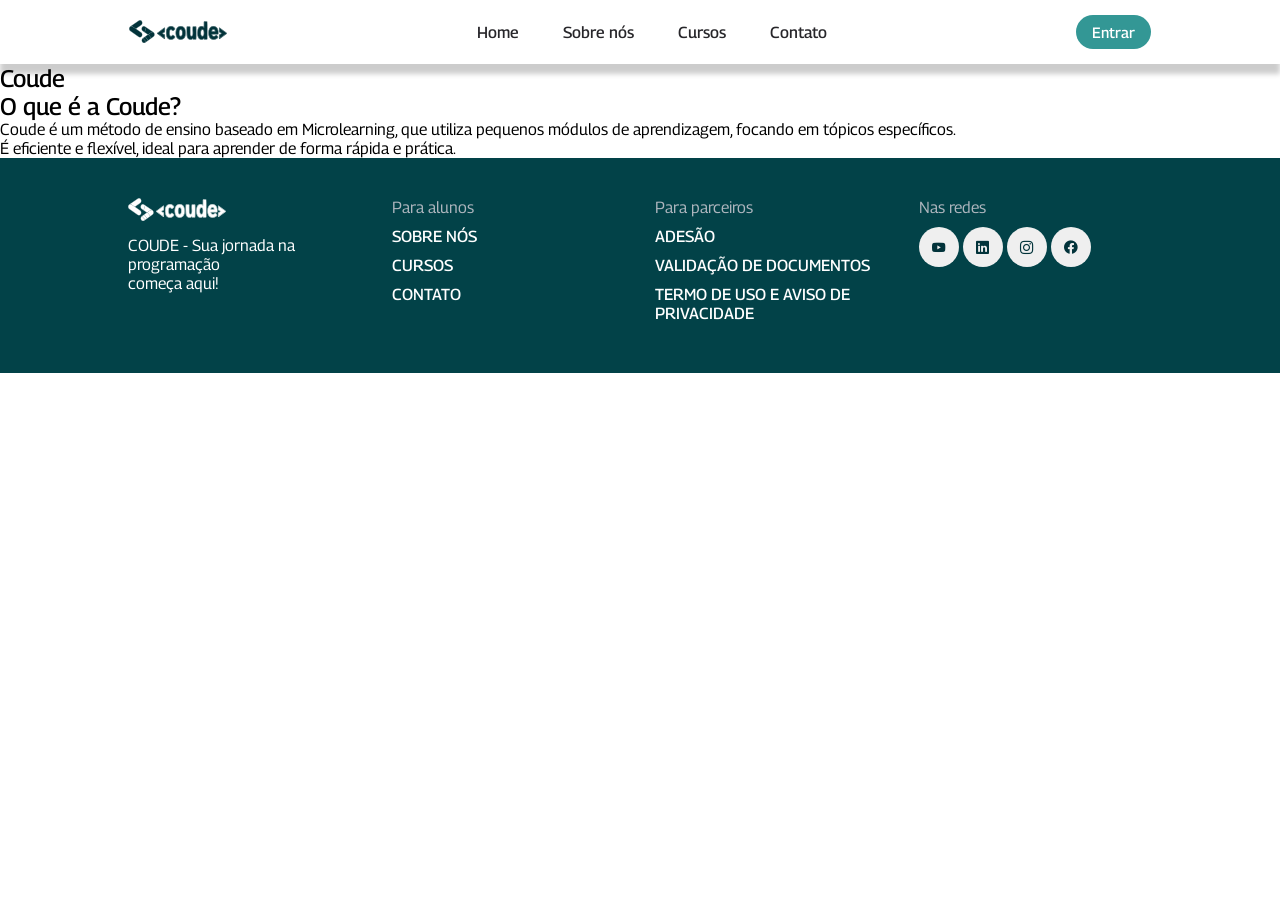
==== about.html @ ab0107c7 "adicao do front" ====
<!DOCTYPE html>
<html lang="en">
<head>
    <meta charset="UTF-8">
    <meta name="viewport" content="width=device-width, initial-scale=1.0">
    <title>Coude</title>
    <link rel="stylesheet" href="style_2.css">
    <!-- Link Arrow Forward-->
    <link rel="stylesheet" href="https://fonts.googleapis.com/css2?family=Material+Symbols+Outlined:opsz,wght,FILL,GRAD@24,400,0,0&icon_names=arrow_forward" />
    <!-- Link Icon Footer-->
    <link rel="stylesheet" href="https://cdn.jsdelivr.net/npm/bootstrap-icons@1.11.3/font/bootstrap-icons.min.css">
</head>
<body>
    <header>
        <img src="img/logo.png" alt="logo">  
        <nav>
            <ul class="nav-links">
                <li><a href="home.html">Home</a></li>
                <li><a href="about.html">Sobre nós</a></li>
                <li><a href="courses.html">Cursos</a></li>
                <li><a href="contact.html">Contato</a></li>
            </ul>
        </nav>
        <a class="btn-enter" href="index.html">Entrar</a>
    </header>
    
    <section class="about">
        <div class="about-tittle">
            <h1>Coude</h1>
        </div>

        <div class="about-box-line">
            <h1>O que é a Coude?</h1>
            <p>Coude é um método de ensino baseado em Microlearning, que utiliza pequenos módulos de aprendizagem, focando em tópicos específicos.<br>
            É eficiente e flexível, ideal para aprender de forma rápida e prática.</p>
        </div>

    </section>

    <footer>
        <section class="line-footer">
            <div class="box-line-footer">
                <img src="img/logo-br.png" alt="Logotipo">
                <p>COUDE - Sua jornada na
                    programação<br>começa aqui!</p>
            </div>
        
            <div class="box-line-footer">
                <p class="title">Para alunos</p>
                <div class="links-footer">
                    <ul>
                        <li><a href="about.html">SOBRE NÓS</a></li>
                        <li><a href="courses.html">CURSOS</a></li>
                        <li><a href="contact.html">CONTATO</a></li>
                    </ul>
                </div>
            </div>

            <div class="box-line-footer">
                <p class="title">Para parceiros</p>
                <div class="links-footer">
                    <ul>
                        <li><a href="#">ADESÃO</a></li>
                        <li><a href="#">VALIDAÇÃO DE DOCUMENTOS</a></li>
                        <li><a href="#">TERMO DE USO E AVISO DE PRIVACIDADE</a></li>
                    </ul>
                </div>
            </div>

            <div class="box-line-footer">
                <p class="title">Nas redes</p>
                <div class="btn-redes"></div>
                <ul>
                    <li><a href="https://www.youtube.com/@CoudeTecnologia"><button><i class="bi bi-youtube"></i></button></a></li>
                    <li><a href="https://www.linkedin.com/company/coude/"><button><i class="bi bi-linkedin"></i></button></a></li>
                    <li><a href="https://www.instagram.com/coude.oficial/"><button><i class="bi bi-instagram"></i></button></a></li>
                    <li><a href="#"><button><i class="bi bi-facebook"></i></button></a></li>
                </ul>
             </div>
        </section>
    </footer>
</body>
</html>
---- style_2.css ----
/* Imports */

@import url('https://fonts.googleapis.com/css2?family=Georama:ital,wght@0,100..900;1,100..900&display=swap');

* {
    box-sizing: border-box;
    margin: 0;
    padding: 0;
    font-family: "Georama", sans-serif; 
}

/* HOME */

header .nav-links li, a {
    font-weight: 500;
    font-size: 16px;
    color:  rgb(39, 38, 42);
    text-decoration: none;
}

header {
    display: flex;
    justify-content:space-around;
    align-items: center;
    padding: 30px 10%;
    background-color: #fff;
    padding: 15px;
    box-shadow: 0px 10px 5px rgba(0, 0, 0, 0.2);
}

.nav-links{
    list-style: none;
}

.nav-links li {
    display: inline-block;
    padding: 0px 20px;
}

.nav-links li a {
    transition: all 0.3s ease 0s;
}

.nav-links li a:hover{
    color: #339795;
    transition: all 0.3s ease 0s;
}

.btn-enter { 
    font-weight: 500;
    font-size: 15px;
    color: #ffffff;
    padding: 8px 16px;
    background-color:#339795;
    border: none;
    border-radius: 50px;
    cursor: pointer;
    transition: 0.2s ease;
}

.btn-enter:hover{
    background-color:#007d7a;
}


/* Sessão Intro */

.intro-section {
    background: linear-gradient(to bottom, #0c4d53,#024248, #02333a);
    display: flex;
    width: 100%;
    height: 800px;
}

.intro-launcher p {
    font-size: 35px;
    margin-top: 300px;
    padding-left: 300px;
    color: #e6edeb;
}

.box-line-intro{
    width: 100%;
    padding: 20px 300px;
}

.box-line-intro .btn-enter {
    padding: 20px;
    background-color:#e6edeb;
    transition: 0.3s ease;
}

.intro-section .btn-enter a{
    color: #02333a;
}

.box-line-intro .btn-enter:hover {
    background-color:#339795;
}

.box-line-intro .btn-enter:hover a {
    color: #ffffff;
}

/* Sessão Status*/

.stats-section {
    display: flex;
    justify-content: center;
    gap: 30px;
    padding: 50px 20px;
    background-color: #e6edeb;
}

.stat {
    width: 150px;
    height: 150px;
    background-color: white;
    border-radius: 50%;
    display: flex;
    flex-direction: column;
    justify-content: center;
    align-items: center;
    text-align: center;
}

.number {
    font-size: 2.5rem;
    font-weight: bold;
    color: #02333a;
}

.stat p {
    font-size: 13px;
    color: #030303;
    margin-top: 5px;
}

.number small {
    font-size: 1rem;
}

/* Sessão Cursos */

.courses {
    display: flex;
    flex-direction: column;
    align-items: center;
    padding: 0 20px;
    margin: 3rem 107px;

}

.courses-tittle {
    margin-bottom: 3rem;
    align-items: left;
    font-size: 1.5rem;
}

h1 {
    font-weight: 500;
}

.categories {
    display: flex;
    width: 100%;
    height: 36px;
    gap: 10px;
    margin-bottom: 3rem;
    align-items: center;
    justify-content: center;
}

.categories .btn-class {
    background-color: #e6edeb;
    color: #000000;
    font-size: 16px;
    padding: 10px 20px;
    border-radius: 30px;
    cursor: pointer;
    border: none;
}

.categories .btn-class:hover {
    background-color: #99cbca;
}


.btn-courses {
    font-weight: 500;
    font-size: 16px;
    border-radius: 50px;
    border: solid 1px #339795;
    padding: 10px;
    margin-top: 40px;
    cursor: pointer;
    transition: 0.3s ease;
}

.btn-courses a {
    color: #339795;
}

.btn-courses:hover{
    background-color:#339795;
}

.btn-courses:hover a {
    color: #ffffff;
}

/* Sessão Cursos - Slides */


.card-list .card-item {
    list-style: none;
}

.card-list .card-item .card-link {
    width: 400px;
    display: block;
    background: #ffffff;
    padding: 18px;
    border-radius: 12px;
    border: solid 1px #858585;
    text-decoration: none;
    transition: 0.2s ease;
}

.card-list .card-item .card-link:hover{
    background-color: #e6edeb;
}

.card-list .card-link:hover .card-buttom {
    color:#000000
}

.card-list .card-link:hover .card-buttom {
    background-color:#e6edeb;
    border: solid #000000 1px ;
}

.card-list .card-link .card-image {
    width: 100%;
    aspect-ratio: 16 / 9;
    object-fit: cover;
    border-radius: 10px;
}

.card-list .card-link .badge {
    color: #ffffff;
    padding: 8px 16px;
    font-size: 0.95rem;
    font-weight: 500;
    margin: 16px 0 18px;
    background-color: #007d7a;
    width: fit-content;
    border-radius: 50px;
}

.card-list .card-link .card-tittle {
    font-size: 1.19rem;
    color: #000000;
    font-weight: 300;
}

.card-list .card-link .card-buttom {
    height: 35px;
    width: 35px;
    color: white;
    border-radius: 50%;
    margin: 30px 0 5px;
    background-color: #007d7a;
    cursor: pointer;
    border: 1px solid transparent;
    transform: rotate(-45deg);
    transition: 0.4s ease;
}

/* Footer */

.interface {
    max-width: 100%;
  }

footer{
    background-color: #024248;
    color: #ffffff;
    padding: 40px 10%;
    display: flex;
    justify-content: space-between; 
    align-items: flex-start; 
    flex-wrap: wrap; 
}

.line-footer{
    display: flex;
    width: 100%;
    justify-content: space-between; 
    align-items: flex-start; 
    gap: 30px; 
}

.box-line-footer {
    flex: 1; 
    max-width: 25%; 
    min-width: 200px; 
}

.box-line-footer p.title {
    margin-bottom: 10px;
    font-size: 16px;
    color: rgb(173, 181, 189);
}

.box-line-footer .links-footer li {
    list-style-type: none;
    margin-bottom: 10px;
    display: block;
}

.box-line-footer .links-footer li a {
    display: block;
    text-decoration: none;
    color: #ffffff; 
    transition: text-decoration 0.2s ease, color 0.2s ease;
}

.box-line-footer img {
    max-width: 200px;
    margin-bottom: 10px;
}


.box-line-footer .btn-redes ul, li, a{
    display: inline;
    cursor: pointer;
    text-decoration: none; 
}
  
footer button {
    width: 40px;
    height: 40px;
    border-radius: 50%;
    border: none;
    color: #02333a;
    cursor: pointer;
    display: inline;
    align-items: center;
    justify-content: center;
}


.box-line-footer .links-footer li a:hover {
    text-decoration: underline; 
    color: #ffffff; 
}

/* PAG CONTACT */

.contact {
    max-width: 100%;
    height: 1000px;
}

.contact-tittle {
    height: 17%;
    max-width: 100%;
}

.contact-tittle p{
    text-align: center;
    font-size: 20px;
}

.contact-tittle h1 {
    font-weight: bolder;
    font-size: 30px;
    text-align: center;
    padding-top: 70px;
}

/* Contact img */

.call-center img {
    width: 700px;
    height: 450px;
    border-radius: 35px;
}

/* Contact form */

.erro {
    color: red;
    font-size: 0.9em;
    visibility: visible;
}

.container-form {
    display: flex;
    justify-content: space-around;
    align-items: center;
}

.container-form p {
    font-weight: bolder;
    font-size: 20px;
    text-align: center;
    margin: 20px;
}

.content-form {
    background-color: #02333a;
    color: #ffffff;
    width: 600px;
    padding: 20px;
    border-radius: 35px;
    margin: 20px;
}

.content-form input, select, textarea {
    width: 100%;
    padding: 10px;
    border: none;
    border-radius: 8px;
    font-size: 1em;
    outline: none;
    margin-bottom: 10px;
    margin-top: 10px;
}

.content-form textarea {
    height: 150px;
    resize: vertical;
}

.btn-submit {
    background-color:#339795;
    color:#ffffff;
    border: none;
    padding: 12px 20px;
    font-size: 1.1em;
    border-radius: 35px;
    cursor: pointer;
    width: 100%;
    transition: background-color 0.3s ease;
    margin-top: 20px;
}

.btn-submit:hover {
    background-color:#e6edeb;
    color: #000000;
}

/* PAG ABOUT */

.about {
    max-width: 100%;
    max-height: 1000px;
}

/* PAG LOGIN */

.container-login {
    display: flex;
    justify-content: center;
    align-items: center;
    min-height: 100vh;
    background: url(img/screen.jpg); 
}

.wrapper {
    width: 420px;
    background: rgba(0, 0, 0, 0.5);
    backdrop-filter: blur(30px);
    box-shadow: 0 0 10px rgba(0, 0, 0, 0.2);
    color: #ffffff;
    border-radius: 20px;
    padding: 30px 40px;
}

.wrapper h1{
    font-size: 36px;
    text-align: center;
    margin-bottom: 30px;
}

.wrapper .input-box {
    width: 100%;
    height: 50px;
    margin-bottom: 20px;
}

.input-box input {
    width: 100%;
    height: 100%;
    background-color: transparent;
    border: none;
    outline: none;
    border: 2px solid rgba(255,255,255,2);
    border-radius: 50px;
    font-size: 16px;
    color: #ffffff;
    padding: 20px 45px 20px 20px;
}

.input-box input::placeholder {
    color: #ffffff;
}

.remember{
    margin-bottom: 20px;
}

.remember a {
    font-size: 14px;
    text-decoration: none;
    color: #ffffff;
}

.remember a:hover {
    text-decoration: underline;
}

.wrapper .btn-enter {
    width: 100%;
    height: 45px;
}

.cont-btn {
    display: flex;
    justify-content: center;
    align-items: center;
    margin: 30px 0;
}

.btn-back a{
    color: #ffffff;
}

.btn-back {
    background-color: transparent;
    width: 100%;
    height: 45px;
    border: solid 1px #ffffff;
    border-radius: 50px;
    cursor: pointer;
}

.btn-back:hover {
    background-color: #ffffff;
}

.btn-back:hover a {
    color: #000000;
}
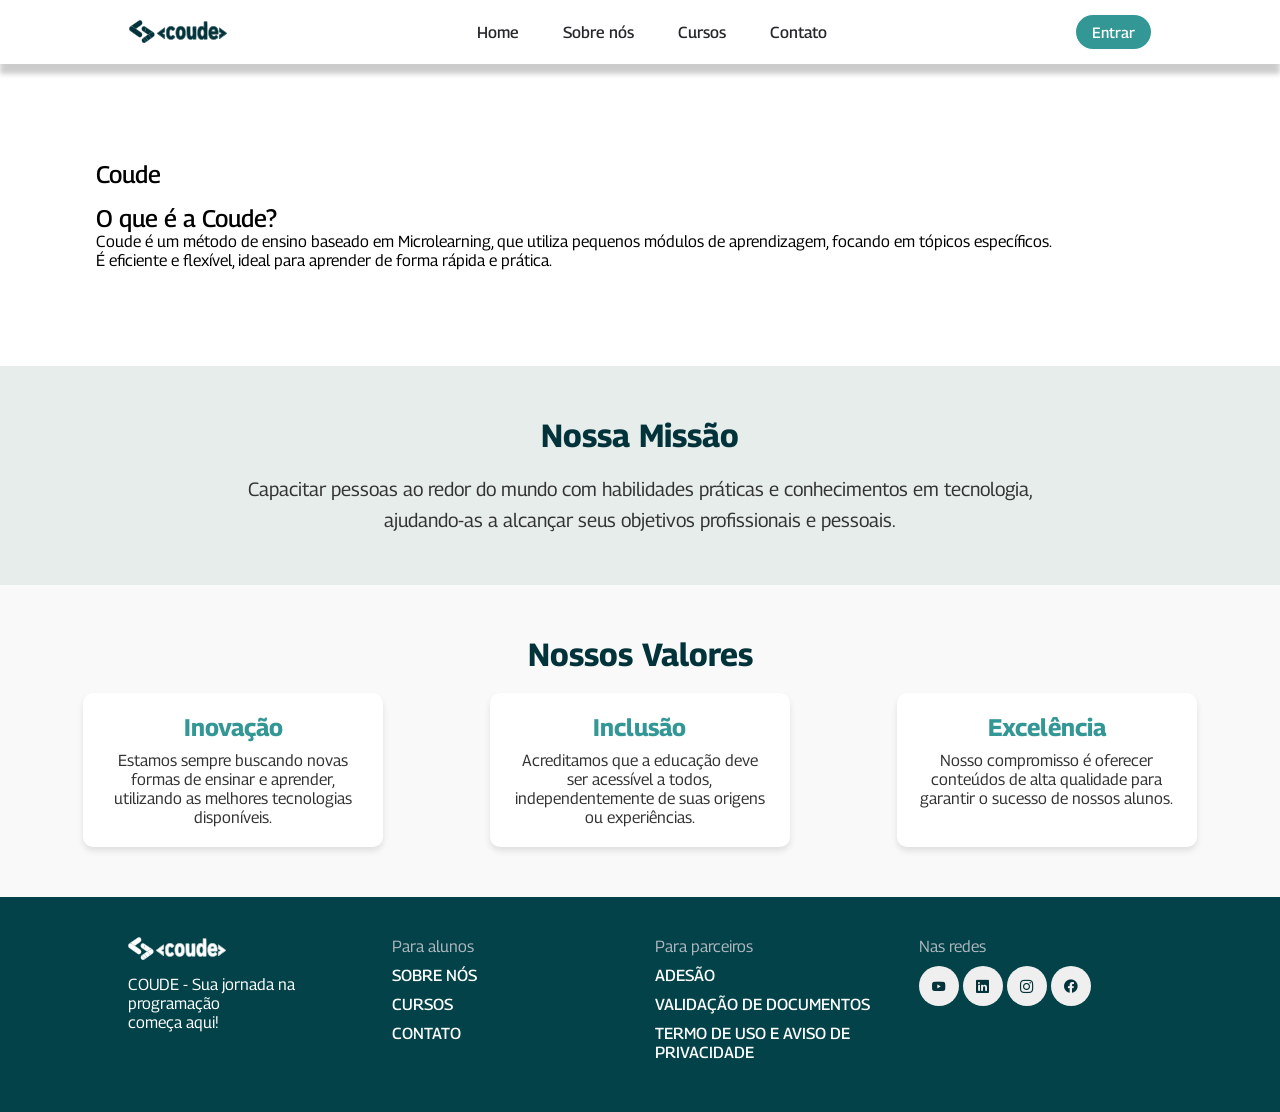
==== commit 7bedb922: "all responsive" ====
--- a/about.html
+++ b/about.html
@@ -25,17 +25,50 @@
     </header>
     
     <section class="about">
-        <div class="about-tittle">
-            <h1>Coude</h1>
+        <div class="about-container">
+            <div class="about-tittle">
+                <h1>Coude</h1>
+            </div>
+            <div class="about-box-line">
+                <h1>O que é a Coude?</h1>
+                <p>Coude é um método de ensino baseado em Microlearning, que utiliza pequenos módulos de aprendizagem, focando em tópicos específicos.<br>
+                É eficiente e flexível, ideal para aprender de forma rápida e prática.</p>
+            </div>
         </div>
+    </section>
+    <section class="about-mission">
+        <div class="mission-container">
+            <div class="mission-title">
+                <h2>Nossa Missão</h2>
+            </div>
+            <div class="mission-content">
+                <p>Capacitar pessoas ao redor do mundo com habilidades práticas e conhecimentos em tecnologia, ajudando-as a alcançar seus objetivos profissionais e pessoais.</p>
+            </div>
+        </div>
+    </section>
+    <section class="about-values">
+        <div class="values-container">
+            <div class="values-title">
+                <h2>Nossos Valores</h2>
+            </div>
+            <div class="values-content">
+                <div class="value-item">
+                    <h3>Inovação</h3>
+                    <p>Estamos sempre buscando novas formas de ensinar e aprender, utilizando as melhores tecnologias disponíveis.</p>
+                </div>
+                <div class="value-item">
+                    <h3>Inclusão</h3>
+                    <p>Acreditamos que a educação deve ser acessível a todos, independentemente de suas origens ou experiências.</p>
+                </div>
+                <div class="value-item">
+                    <h3>Excelência</h3>
+                    <p>Nosso compromisso é oferecer conteúdos de alta qualidade para garantir o sucesso de nossos alunos.</p>
+                </div>
+            </div>
+        </div>
+    </section>
+    
 
-        <div class="about-box-line">
-            <h1>O que é a Coude?</h1>
-            <p>Coude é um método de ensino baseado em Microlearning, que utiliza pequenos módulos de aprendizagem, focando em tópicos específicos.<br>
-            É eficiente e flexível, ideal para aprender de forma rápida e prática.</p>
-        </div>
-
-    </section>
 
     <footer>
         <section class="line-footer">
--- a/style_2.css
+++ b/style_2.css
@@ -1,6 +1,31 @@
 /* Imports */
 
 @import url('https://fonts.googleapis.com/css2?family=Georama:ital,wght@0,100..900;1,100..900&display=swap');
+
+html, body {
+height: 100%;
+margin: 0;
+}
+
+body {
+display: flex;
+flex-direction: column;
+}
+
+.about{
+    flex: 1;
+}
+.about-tittle{
+    margin-bottom: 1em;
+}
+
+.about-container{
+    margin: 6em;
+    display: block;
+    justify-content: center;
+    align-items: center;
+    flex-direction: column;
+}
 
 * {
     box-sizing: border-box;
@@ -210,7 +235,11 @@
 }
 
 /* Sessão Cursos - Slides */
-
+.card-list {
+    display: grid;
+    grid-template-columns: repeat(3, 1fr);
+    gap: 3em;
+}
 
 .card-list .card-item {
     list-style: none;
@@ -553,4 +582,384 @@
 
 .btn-back:hover a {
     color: #000000;
+}
+
+/* Sessão Valores */
+.about-values {
+    background-color: #f9f9f9;
+    padding: 50px 20px;
+    text-align: center;
+}
+
+.values-container {
+    max-width: 1200px;
+    margin: 0 auto;
+}
+
+.values-title h2 {
+    font-size: 2rem;
+    margin-bottom: 20px;
+    color: #02333a;
+}
+
+.values-content {
+    display: flex;
+    justify-content: space-around;
+    gap: 20px;
+    flex-wrap: wrap;
+}
+
+.value-item {
+    background-color: #ffffff;
+    padding: 20px;
+    border-radius: 10px;
+    box-shadow: 0 4px 6px rgba(0, 0, 0, 0.1);
+    flex: 1;
+    max-width: 300px;
+}
+
+.value-item h3 {
+    font-size: 1.5rem;
+    color: #339795;
+    margin-bottom: 10px;
+}
+
+.value-item p {
+    font-size: 1rem;
+    color: #333333;
+}
+
+/* Sessão Missão */
+.about-mission {
+    padding: 60em;
+    background-color: #e6edeb;
+    padding: 50px 20px;
+    text-align: center;
+}
+
+.mission-container {
+    max-width: 800px;
+    margin: 0 auto;
+}
+
+.mission-title h2 {
+    font-size: 2rem;
+    margin-bottom: 20px;
+    color: #02333a;
+}
+
+.mission-content p {
+    font-size: 1.2rem;
+    color: #333333;
+    line-height: 1.6;
+}
+
+/* Sessão Cursos */
+.courses {
+    padding: 50px 20px;
+    text-align: center;
+    background-color: #f9f9f9;
+}
+
+.courses-title h1 {
+    font-size: 2rem;
+    color: #02333a;
+    margin-bottom: 10px;
+}
+
+.courses-title p {
+    font-size: 1rem;
+    color: #555555;
+    margin-bottom: 30px;
+}
+
+.courses-grid {
+    display: grid;
+    grid-template-columns: repeat(3, 1fr);
+    gap: 20px;
+    justify-items: center;
+}
+
+.course-card {
+    background-color: #ffffff;
+    border-radius: 10px;
+    box-shadow: 0 4px 6px rgba(0, 0, 0, 0.1);
+    padding: 20px;
+    text-align: center;
+    max-width: 300px;
+}
+
+.course-card img {
+    width: 100%;
+    border-radius: 10px;
+    margin-bottom: 15px;
+}
+
+.course-card h3 {
+    font-size: 1.5rem;
+    color: #339795;
+    margin-bottom: 10px;
+}
+
+.course-card p {
+    font-size: 1rem;
+    color: #555555;
+    margin-bottom: 20px;
+}
+
+.btn-course {
+    display: inline-block;
+    padding: 10px 20px;
+    background-color: #339795;
+    color: #ffffff;
+    text-decoration: none;
+    border-radius: 50px;
+    transition: background-color 0.3s ease;
+}
+
+.btn-course:hover {
+    background-color: #007d7a;
+}
+
+@media screen and (max-width: 768px) {
+    .courses{
+        margin: 0px;
+    }
+    .courses-grid {
+        grid-template-columns: repeat(2, 1fr);
+        gap: 15px;
+    }
+
+    .course-card {
+        max-width: 100%;
+    }
+    .p-line-intro{
+        padding-left: 0%;
+    }
+    .box-line-intro{
+        padding: 0px;
+    }
+    .intro-launcher{
+        width: 100%;
+        height: 100%;
+        display: block;
+        align-items: center;
+        justify-content: center;
+        text-align: center;
+    }
+    .about-tittle {
+        width: 100%;
+        height: auto;
+        display: flex;
+        flex-direction: column;
+        align-items: center;
+        justify-content: center;
+        text-align: center;
+        padding: 20px;
+    }
+
+    .intro-launcher p {
+        font-size: 24px;
+        margin-top: 20px;
+        padding: 0;
+    }
+
+    .stats-section {
+        display: grid;
+        grid-template-columns: repeat(3, 1fr);
+        gap: 30px;
+        padding: 50px 20px;
+        flex-direction: column;
+        gap: 20px;
+        padding: 20px;
+    }
+
+    .stat {
+        width: 120px;
+        height: 120px;
+    }
+
+    .number {
+        font-size: 2rem;
+    }
+
+    .stat p {
+        font-size: 12px;
+    }
+}
+
+/* Responsividade para o footer */
+@media screen and (max-width: 768px) {
+    footer {
+        flex-direction: column;
+        align-items: center;
+        text-align: center;
+        padding: 20px;
+    }
+
+    .line-footer {
+        flex-direction: column;
+        gap: 20px;
+        width: 100%;
+    }
+
+    .box-line-footer {
+        max-width: 100%;
+        min-width: auto;
+    }
+
+    .box-line-footer img {
+        margin: 0 auto;
+    }
+
+    .box-line-footer .links-footer {
+        text-align: center;
+    }
+
+    .box-line-footer .btn-redes ul {
+        display: flex;
+        justify-content: center;
+        gap: 10px;
+    }
+    .intro-launcher p {
+        font-size: 18px;
+        margin-top: 10px;
+    }
+
+    .courses {
+        margin: 0;
+        padding: 20px;
+    }
+
+    .courses-grid {
+        grid-template-columns: repeat(2, 1fr);
+        gap: 15px;
+    }
+
+    .course-card {
+        max-width: 100%;
+    }
+
+    .stats-section {
+        grid-template-columns: repeat(1, 1fr);
+    }
+
+    .stat {
+        width: 100px;
+        height: 100px;
+    }
+
+    .number {
+        font-size: 1.8rem;
+    }
+
+    .stat p {
+        font-size: 11px;
+    }
+}
+
+@media screen and (max-width: 480px) {
+    footer {
+        padding: 15px;
+    }
+
+    .box-line-footer p.title {
+        font-size: 14px;
+    }
+
+    .box-line-footer .links-footer li {
+        margin-bottom: 5px;
+    }
+
+    .box-line-footer .btn-redes ul {
+        flex-wrap: wrap;
+        gap: 5px;
+    }
+
+    footer button {
+        width: 35px;
+        height: 35px;
+    }
+
+    .stat {
+        width: 100px;
+        height: 100px;
+    }
+
+    .number {
+        font-size: 1.8rem;
+    }
+
+    .stat p {
+        font-size: 11px;
+    }
+
+    .courses-grid {
+        grid-template-columns: repeat(1, 1fr);
+    }
+
+    .course-card h3 {
+        font-size: 1.2rem;
+    }
+
+    .course-card p {
+        font-size: 0.9rem;
+    }
+    
+    .btn-course {
+        font-size: 0.9rem;
+        padding: 8px 16px;
+    }
+    .intro-section{
+        padding: 6em;
+    }
+
+    .categories{
+        display: grid;
+        grid-template-columns: repeat(2, 1fr);
+        gap: 10px;
+        height: 20em;
+    }
+    .card-list{
+        display: grid;
+        grid-template-columns: repeat(1, 1fr);
+    }
+    .card-item{
+        padding: 0px;
+    }
+    .card-item{
+        display: grid;
+        grid-template-columns: repeat(4, 1fr);
+    }
+    .stat{
+        width: 150px;
+        height: 150px;
+    }
+    .stats-section{
+        display: grid;
+        grid-template-columns: repeat(2, 1fr);
+        gap: 10px;
+        height: 40em;
+    }
+    .p-line-intro{
+        margin-bottom: 2em;
+    }
+    .call-center{
+        display: none;
+    }
+    .contact-tittle{
+        margin-bottom: 1em;
+    }
+    .contact-title{
+        margin: 1em;
+    }
+    .contact-subtitle{
+        margin: 1em;
+        margin-bottom: 3em;
+    }
+    .line-footer{
+        display: flex;
+        align-items: center;
+        justify-content: center;
+    }
 }
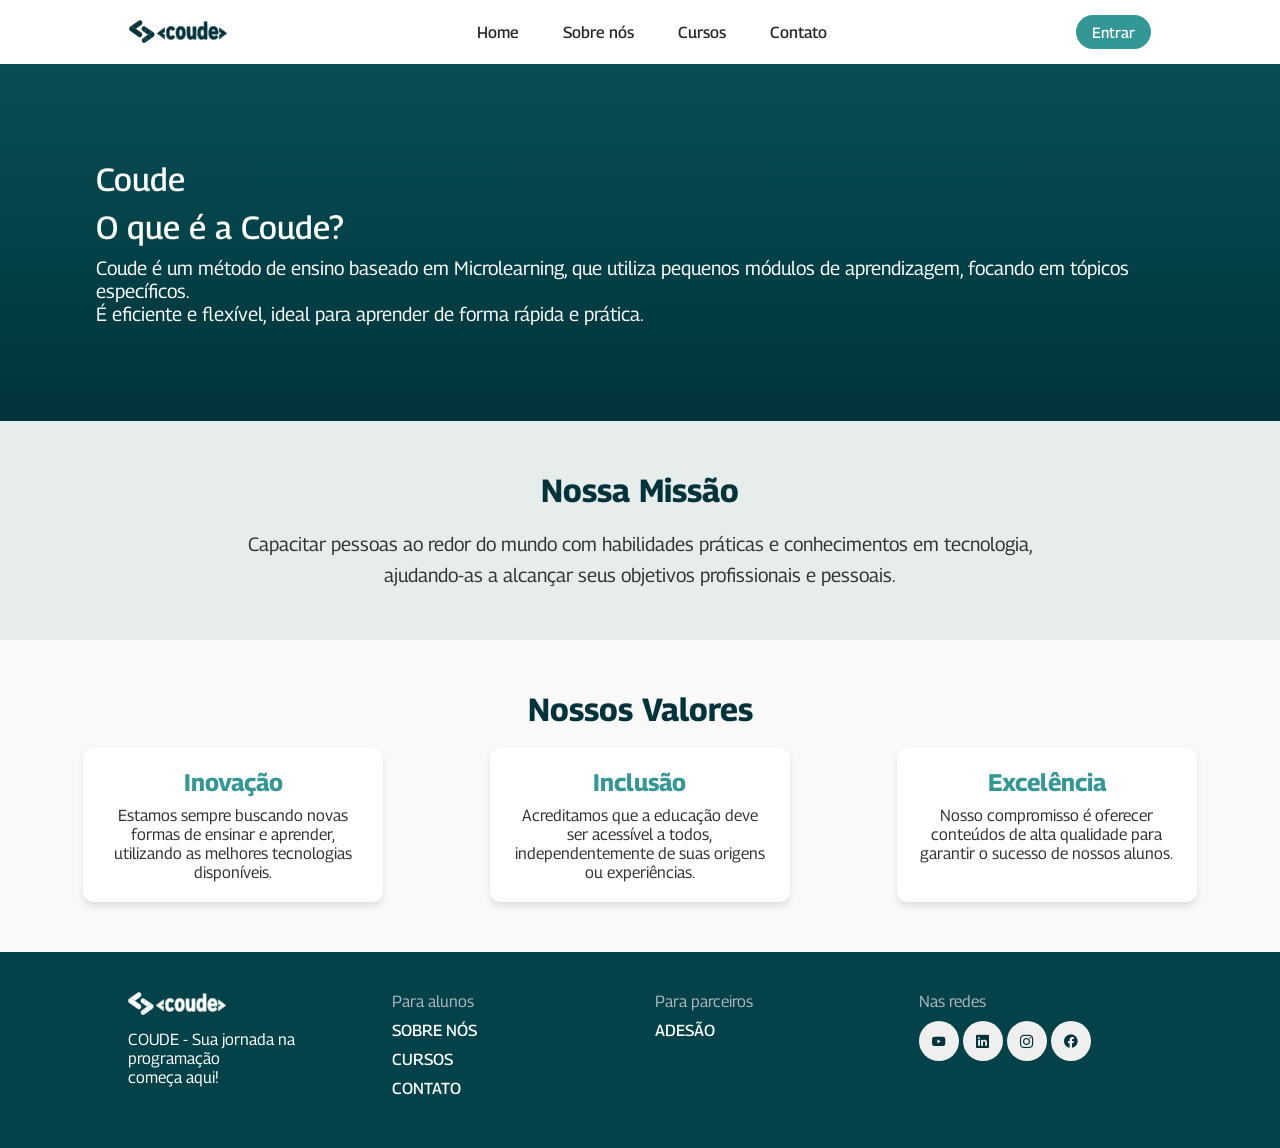
==== commit 9d831ff9: "atualização das páginas pré-login" ====
--- a/about.html
+++ b/about.html
@@ -68,8 +68,6 @@
         </div>
     </section>
     
-
-
     <footer>
         <section class="line-footer">
             <div class="box-line-footer">
@@ -93,9 +91,7 @@
                 <p class="title">Para parceiros</p>
                 <div class="links-footer">
                     <ul>
-                        <li><a href="#">ADESÃO</a></li>
-                        <li><a href="#">VALIDAÇÃO DE DOCUMENTOS</a></li>
-                        <li><a href="#">TERMO DE USO E AVISO DE PRIVACIDADE</a></li>
+                        <li><a href="adesao.html">ADESÃO</a></li>
                     </ul>
                 </div>
             </div>
--- a/style_2.css
+++ b/style_2.css
@@ -2,29 +2,11 @@
 
 @import url('https://fonts.googleapis.com/css2?family=Georama:ital,wght@0,100..900;1,100..900&display=swap');
 
-html, body {
-height: 100%;
-margin: 0;
-}
 
 body {
+min-height: 100vh;
 display: flex;
 flex-direction: column;
-}
-
-.about{
-    flex: 1;
-}
-.about-tittle{
-    margin-bottom: 1em;
-}
-
-.about-container{
-    margin: 6em;
-    display: block;
-    justify-content: center;
-    align-items: center;
-    flex-direction: column;
 }
 
 * {
@@ -235,14 +217,42 @@
 }
 
 /* Sessão Cursos - Slides */
-.card-list {
-    display: grid;
-    grid-template-columns: repeat(3, 1fr);
-    gap: 3em;
-}
-
-.card-list .card-item {
-    list-style: none;
+
+.swiper {
+    width: 100%;
+    max-width: 1000px;
+    min-height: 480px;
+    margin: 10px auto;
+}
+
+.swiper-slide {
+    text-align: center;
+    font-size: 20px;
+    background: #fff;
+    display: flex;
+    justify-content: center;
+    align-items: center;
+}
+
+.swiper-button-prev,
+.swiper-button-next {
+    color: #007d7a;
+    top: 50%;
+    transform: translateY(-50%);
+    width: 0px;
+    height: 40px;
+}
+
+.swiper-button-prev {
+    left: 10px;
+}
+
+.swiper-button-next {
+    right: 10px;
+}
+
+.swiper-pagination {
+    bottom: 10px;
 }
 
 .card-list .card-item .card-link {
@@ -256,6 +266,16 @@
     transition: 0.2s ease;
 }
 
+.card-list {
+    display: grid;
+    grid-template-columns: repeat(3, 1fr);
+    gap: 5em;
+}
+
+.card-list .card-item {
+    list-style: none;
+}
+
 .card-list .card-item .card-link:hover{
     background-color: #e6edeb;
 }
@@ -294,6 +314,7 @@
 }
 
 .card-list .card-link .card-buttom {
+    display: block;
     height: 35px;
     width: 35px;
     color: white;
@@ -398,13 +419,16 @@
 }
 
 .contact-tittle p{
+    font-size: 1rem;
+    color: #555555;
+    margin-bottom: 30px;
     text-align: center;
-    font-size: 20px;
 }
 
 .contact-tittle h1 {
-    font-weight: bolder;
-    font-size: 30px;
+    font-size: 2rem;
+    color: #02333a;
+    margin-bottom: 10px;
     text-align: center;
     padding-top: 70px;
 }
@@ -486,6 +510,30 @@
 .about {
     max-width: 100%;
     max-height: 1000px;
+    background: linear-gradient(to bottom, #0c4d53,#024248, #02333a);
+}
+
+.about h1 {
+    font-size: 2rem;
+    color: #ffffff;
+    margin-bottom: 10px;
+}
+
+.about p {
+    font-size: 1.2rem; 
+    color: #ffffff;
+}
+
+.about{
+    flex: 1;
+}
+
+.about-container{
+    margin: 6em;
+    display: block;
+    justify-content: center;
+    align-items: center;
+    flex-direction: column;
 }
 
 /* PAG LOGIN */
@@ -585,6 +633,7 @@
 }
 
 /* Sessão Valores */
+
 .about-values {
     background-color: #f9f9f9;
     padding: 50px 20px;
@@ -630,6 +679,7 @@
 }
 
 /* Sessão Missão */
+
 .about-mission {
     padding: 60em;
     background-color: #e6edeb;
@@ -655,6 +705,7 @@
 }
 
 /* Sessão Cursos */
+
 .courses {
     padding: 50px 20px;
     text-align: center;
@@ -721,6 +772,29 @@
     background-color: #007d7a;
 }
 
+/* */
+.cont-btn .btn-back a{
+    color: #ffffff;
+}
+
+.btn-back {
+    background-color: transparent;
+    width: 100%;
+    height: 45px;
+    border: solid 1px #ffffff;
+    border-radius: 50px;
+    cursor: pointer;
+}
+
+.btn-back:hover {
+    background-color: #ffffff;
+}
+
+.btn-back:hover a {
+    color: #000000;
+}
+
+
 @media screen and (max-width: 768px) {
     .courses{
         margin: 0px;
@@ -747,6 +821,7 @@
         justify-content: center;
         text-align: center;
     }
+
     .about-tittle {
         width: 100%;
         height: auto;
@@ -788,7 +863,6 @@
     }
 }
 
-/* Responsividade para o footer */
 @media screen and (max-width: 768px) {
     footer {
         flex-direction: column;
@@ -858,7 +932,7 @@
     }
 }
 
-@media screen and (max-width: 480px) {
+@media screen and (max-width: 780px) {
     footer {
         padding: 15px;
     }
@@ -962,4 +1036,62 @@
         align-items: center;
         justify-content: center;
     }
-}+}
+
+/* PAG ADESAO */
+
+.intro-adesao {
+    height: 350px;
+    display: flex;
+    justify-content: space-between;
+    background-color: #00464d;
+    color: white;
+    padding: 60px;
+
+  }
+  
+  .intro-content h1 {
+    font-size: 2rem;
+    margin-bottom: 20px;
+  }
+  
+  .link-text {
+    color: #4ecac2;
+  }
+  
+  .cooperation-section {
+    padding: 40px 20px;
+    text-align: center;
+    
+  }
+  
+  .cards-container {
+    display: flex;
+    justify-content: center;
+    flex-wrap: wrap;
+    gap: 20px;
+    margin-top: 30px;
+  }
+  
+  .card {
+    background-color: #f5f5f5;
+    padding: 20px;
+    border-radius: 10px;
+    width: 200px;
+    box-shadow: 0 0 10px rgba(0, 0, 0, 0.1);
+  }
+  
+  .card img {
+    width: 50px;
+    height: 50px;
+  }
+  
+  .card h3 {
+    margin: 15px 0 10px;
+  }
+  
+  .card p {
+    font-size: 0.9rem;
+    color: #555;
+  }
+
